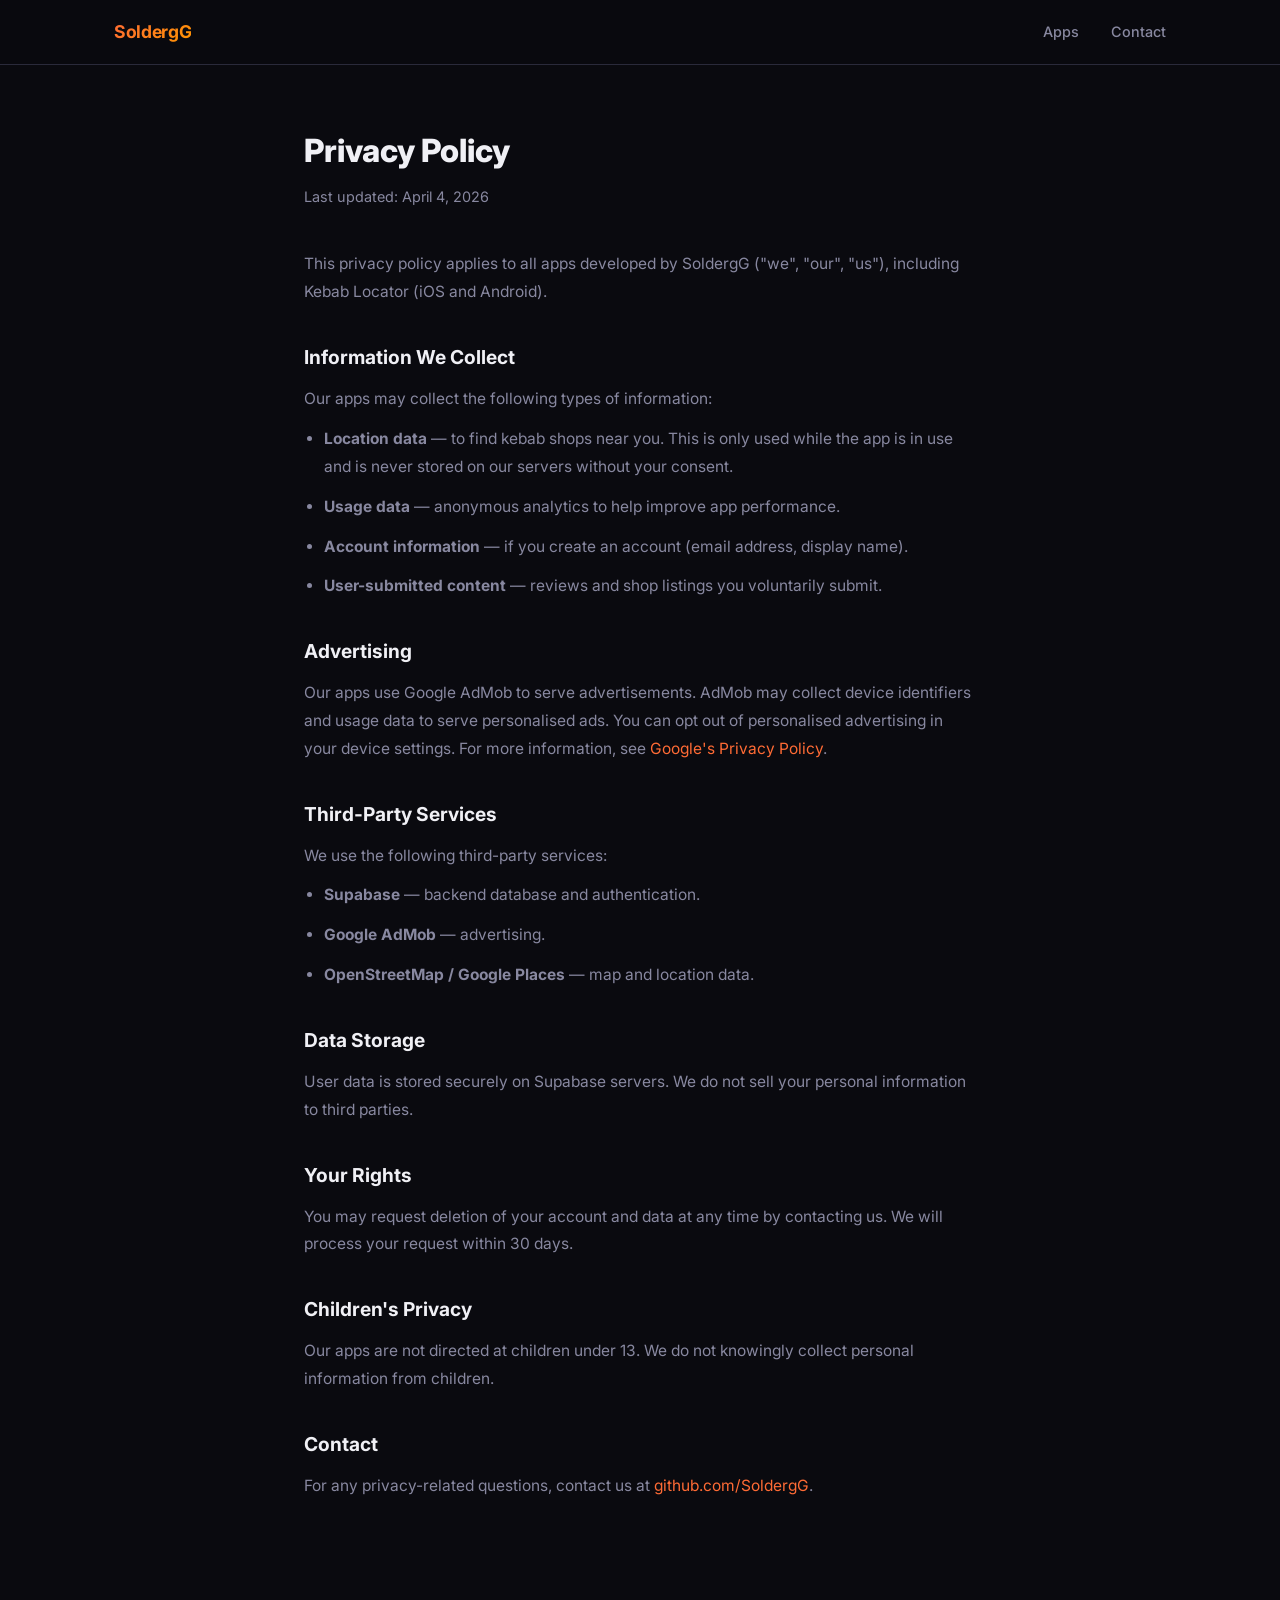
==== privacy.html @ c1457735 "feat: initial developer portfolio site with Kebab Locator landing page - Landing page with hero, app" ====
<!DOCTYPE html>
<html lang="en">
<head>
  <meta charset="UTF-8" />
  <meta name="viewport" content="width=device-width, initial-scale=1.0" />
  <title>Privacy Policy — SoldergG</title>
  <link rel="preconnect" href="https://fonts.googleapis.com" />
  <link href="https://fonts.googleapis.com/css2?family=Inter:wght@300;400;500;600;700&display=swap" rel="stylesheet" />
  <link rel="stylesheet" href="style.css" />
  <style>
    .policy { max-width: 720px; margin: 60px auto; padding: 0 24px 80px; }
    .policy h1 { font-size: 2rem; font-weight: 800; margin-bottom: 8px; }
    .policy .updated { color: var(--muted); font-size: 0.9rem; margin-bottom: 40px; }
    .policy h2 { font-size: 1.2rem; font-weight: 700; margin: 36px 0 12px; }
    .policy p, .policy li { color: var(--muted); line-height: 1.8; font-size: 0.97rem; margin-bottom: 12px; }
    .policy ul { padding-left: 20px; }
    .policy a { color: var(--accent); }
  </style>
</head>
<body>
  <nav>
    <div class="nav-inner">
      <a href="/" class="logo">SoldergG</a>
      <ul><li><a href="/#apps">Apps</a></li><li><a href="/#contact">Contact</a></li></ul>
    </div>
  </nav>

  <div class="policy">
    <h1>Privacy Policy</h1>
    <p class="updated">Last updated: April 4, 2026</p>

    <p>This privacy policy applies to all apps developed by SoldergG ("we", "our", "us"), including Kebab Locator (iOS and Android).</p>

    <h2>Information We Collect</h2>
    <p>Our apps may collect the following types of information:</p>
    <ul>
      <li><strong>Location data</strong> — to find kebab shops near you. This is only used while the app is in use and is never stored on our servers without your consent.</li>
      <li><strong>Usage data</strong> — anonymous analytics to help improve app performance.</li>
      <li><strong>Account information</strong> — if you create an account (email address, display name).</li>
      <li><strong>User-submitted content</strong> — reviews and shop listings you voluntarily submit.</li>
    </ul>

    <h2>Advertising</h2>
    <p>Our apps use Google AdMob to serve advertisements. AdMob may collect device identifiers and usage data to serve personalised ads. You can opt out of personalised advertising in your device settings. For more information, see <a href="https://policies.google.com/privacy" target="_blank">Google's Privacy Policy</a>.</p>

    <h2>Third-Party Services</h2>
    <p>We use the following third-party services:</p>
    <ul>
      <li><strong>Supabase</strong> — backend database and authentication.</li>
      <li><strong>Google AdMob</strong> — advertising.</li>
      <li><strong>OpenStreetMap / Google Places</strong> — map and location data.</li>
    </ul>

    <h2>Data Storage</h2>
    <p>User data is stored securely on Supabase servers. We do not sell your personal information to third parties.</p>

    <h2>Your Rights</h2>
    <p>You may request deletion of your account and data at any time by contacting us. We will process your request within 30 days.</p>

    <h2>Children's Privacy</h2>
    <p>Our apps are not directed at children under 13. We do not knowingly collect personal information from children.</p>

    <h2>Contact</h2>
    <p>For any privacy-related questions, contact us at <a href="https://github.com/SoldergG" target="_blank">github.com/SoldergG</a>.</p>
  </div>
</body>
</html>
---- style.css ----
/* ── Reset & Base ── */
*, *::before, *::after { box-sizing: border-box; margin: 0; padding: 0; }

:root {
  --bg: #0a0a0f;
  --bg2: #111118;
  --surface: #16161f;
  --border: #2a2a3a;
  --text: #f0f0f5;
  --muted: #8888a0;
  --accent: #ff6b35;
  --accent2: #ff9500;
  --green: #30d158;
  --radius: 16px;
  --font: 'Inter', -apple-system, sans-serif;
}

html { scroll-behavior: smooth; }

body {
  font-family: var(--font);
  background: var(--bg);
  color: var(--text);
  line-height: 1.6;
  -webkit-font-smoothing: antialiased;
}

a { color: inherit; text-decoration: none; }

/* ── Nav ── */
nav {
  position: sticky;
  top: 0;
  z-index: 100;
  background: rgba(10,10,15,0.85);
  backdrop-filter: blur(20px);
  border-bottom: 1px solid var(--border);
}

.nav-inner {
  max-width: 1100px;
  margin: 0 auto;
  padding: 18px 24px;
  display: flex;
  align-items: center;
  justify-content: space-between;
}

.logo {
  font-weight: 700;
  font-size: 1.1rem;
  letter-spacing: -0.02em;
  background: linear-gradient(135deg, var(--accent), var(--accent2));
  -webkit-background-clip: text;
  -webkit-text-fill-color: transparent;
}

nav ul {
  list-style: none;
  display: flex;
  gap: 32px;
}

nav ul a {
  font-size: 0.9rem;
  color: var(--muted);
  font-weight: 500;
  transition: color 0.2s;
}

nav ul a:hover { color: var(--text); }

/* ── Hero ── */
.hero {
  max-width: 1100px;
  margin: 0 auto;
  padding: 100px 24px 80px;
  display: grid;
  grid-template-columns: 1fr 1fr;
  gap: 60px;
  align-items: center;
}

@media (max-width: 768px) {
  .hero { grid-template-columns: 1fr; padding: 60px 24px; }
  .hero-visual { display: flex; justify-content: center; }
}

.badge {
  display: inline-block;
  background: rgba(255,107,53,0.12);
  color: var(--accent);
  border: 1px solid rgba(255,107,53,0.3);
  border-radius: 100px;
  padding: 6px 16px;
  font-size: 0.8rem;
  font-weight: 600;
  letter-spacing: 0.04em;
  text-transform: uppercase;
  margin-bottom: 24px;
}

.hero h1 {
  font-size: clamp(2.4rem, 5vw, 3.6rem);
  font-weight: 800;
  letter-spacing: -0.04em;
  line-height: 1.1;
  margin-bottom: 20px;
}

.gradient-text {
  background: linear-gradient(135deg, var(--accent), var(--accent2));
  -webkit-background-clip: text;
  -webkit-text-fill-color: transparent;
}

.hero-sub {
  color: var(--muted);
  font-size: 1.1rem;
  margin-bottom: 36px;
  max-width: 400px;
}

/* ── Phone Mockup ── */
.phone-mockup {
  width: 240px;
  height: 440px;
  background: var(--surface);
  border-radius: 40px;
  border: 2px solid var(--border);
  display: flex;
  align-items: center;
  justify-content: center;
  position: relative;
  box-shadow: 0 40px 80px rgba(0,0,0,0.5);
}

.phone-mockup::before {
  content: '';
  position: absolute;
  top: 16px;
  width: 80px;
  height: 6px;
  background: var(--border);
  border-radius: 3px;
}

.phone-screen {
  text-align: center;
  padding: 20px;
}

.app-icon-big {
  font-size: 3.5rem;
  margin-bottom: 16px;
}

.phone-title {
  font-weight: 700;
  font-size: 1rem;
  margin-bottom: 6px;
}

.phone-sub {
  color: var(--muted);
  font-size: 0.8rem;
}

/* ── Buttons ── */
.btn-primary {
  display: inline-block;
  background: linear-gradient(135deg, var(--accent), var(--accent2));
  color: #fff;
  font-weight: 600;
  font-size: 0.95rem;
  padding: 14px 28px;
  border-radius: 100px;
  transition: opacity 0.2s, transform 0.2s;
  margin-right: 12px;
}

.btn-primary:hover { opacity: 0.85; transform: translateY(-1px); }

.btn-secondary {
  display: inline-block;
  background: var(--surface);
  color: var(--text);
  font-weight: 600;
  font-size: 0.95rem;
  padding: 14px 28px;
  border-radius: 100px;
  border: 1px solid var(--border);
  transition: border-color 0.2s, transform 0.2s;
}

.btn-secondary:hover { border-color: var(--accent); transform: translateY(-1px); }

/* ── Sections ── */
.section { padding: 100px 0; }
.section-alt { background: var(--bg2); }

.container {
  max-width: 1100px;
  margin: 0 auto;
  padding: 0 24px;
}

.section-title {
  font-size: clamp(1.8rem, 3vw, 2.4rem);
  font-weight: 800;
  letter-spacing: -0.03em;
  margin-bottom: 12px;
}

.section-sub {
  color: var(--muted);
  font-size: 1.05rem;
  margin-bottom: 48px;
  max-width: 500px;
}

/* ── Cards ── */
.cards {
  display: grid;
  grid-template-columns: repeat(auto-fit, minmax(320px, 1fr));
  gap: 24px;
}

.card {
  background: var(--surface);
  border: 1px solid var(--border);
  border-radius: var(--radius);
  padding: 32px;
  transition: border-color 0.2s, transform 0.2s;
}

.card:hover { border-color: var(--accent); transform: translateY(-4px); }

.card.featured {
  border-color: rgba(255,107,53,0.3);
  background: linear-gradient(135deg, #16161f, #1a1420);
}

.card-header {
  display: flex;
  align-items: center;
  gap: 16px;
  margin-bottom: 20px;
}

.app-icon {
  width: 56px;
  height: 56px;
  background: linear-gradient(135deg, var(--accent), var(--accent2));
  border-radius: 14px;
  display: flex;
  align-items: center;
  justify-content: center;
  font-size: 1.6rem;
}

.card-meta h3 {
  font-size: 1.2rem;
  font-weight: 700;
  margin-bottom: 4px;
}

.tag {
  background: rgba(255,149,0,0.12);
  color: var(--accent2);
  border: 1px solid rgba(255,149,0,0.25);
  border-radius: 100px;
  padding: 2px 10px;
  font-size: 0.75rem;
  font-weight: 600;
}

.card p {
  color: var(--muted);
  font-size: 0.95rem;
  margin-bottom: 20px;
  line-height: 1.7;
}

.features {
  list-style: none;
  margin-bottom: 28px;
  display: flex;
  flex-direction: column;
  gap: 8px;
}

.features li {
  font-size: 0.9rem;
  color: #c0c0d0;
}

/* ── Store Buttons ── */
.store-buttons {
  display: flex;
  gap: 12px;
  flex-wrap: wrap;
}

.store-btn {
  display: flex;
  align-items: center;
  gap: 8px;
  padding: 10px 18px;
  border-radius: 10px;
  font-size: 0.85rem;
  font-weight: 600;
  transition: opacity 0.2s;
}

.store-btn svg { width: 18px; height: 18px; }

.store-btn.ios {
  background: #1c1c2e;
  border: 1px solid #3a3a5a;
  color: var(--text);
}

.store-btn.android {
  background: #0a2a1a;
  border: 1px solid #1a5a3a;
  color: var(--green);
}

.store-btn:hover { opacity: 0.75; }

/* ── About ── */
.about-grid {
  display: grid;
  grid-template-columns: 1fr 1fr;
  gap: 60px;
  align-items: start;
}

@media (max-width: 768px) {
  .about-grid { grid-template-columns: 1fr; }
}

.about-text p {
  color: var(--muted);
  margin-bottom: 16px;
  font-size: 1rem;
  line-height: 1.8;
}

.about-text p strong { color: var(--text); }

.skills {
  display: flex;
  flex-wrap: wrap;
  gap: 10px;
  padding-top: 8px;
}

.skill-chip {
  background: var(--surface);
  border: 1px solid var(--border);
  border-radius: 8px;
  padding: 8px 16px;
  font-size: 0.85rem;
  font-weight: 500;
  transition: border-color 0.2s;
}

.skill-chip:hover { border-color: var(--accent); }

/* ── Contact ── */
.contact-center {
  text-align: center;
}

.contact-center .section-sub {
  margin-left: auto;
  margin-right: auto;
}

/* ── Footer ── */
footer {
  border-top: 1px solid var(--border);
  padding: 32px 0;
  background: var(--bg);
}

.footer-inner {
  display: flex;
  align-items: center;
  justify-content: space-between;
  flex-wrap: wrap;
  gap: 16px;
}

footer span { color: var(--muted); font-size: 0.85rem; }

.footer-links {
  display: flex;
  gap: 24px;
}

.footer-links a {
  color: var(--muted);
  font-size: 0.85rem;
  transition: color 0.2s;
}

.footer-links a:hover { color: var(--text); }
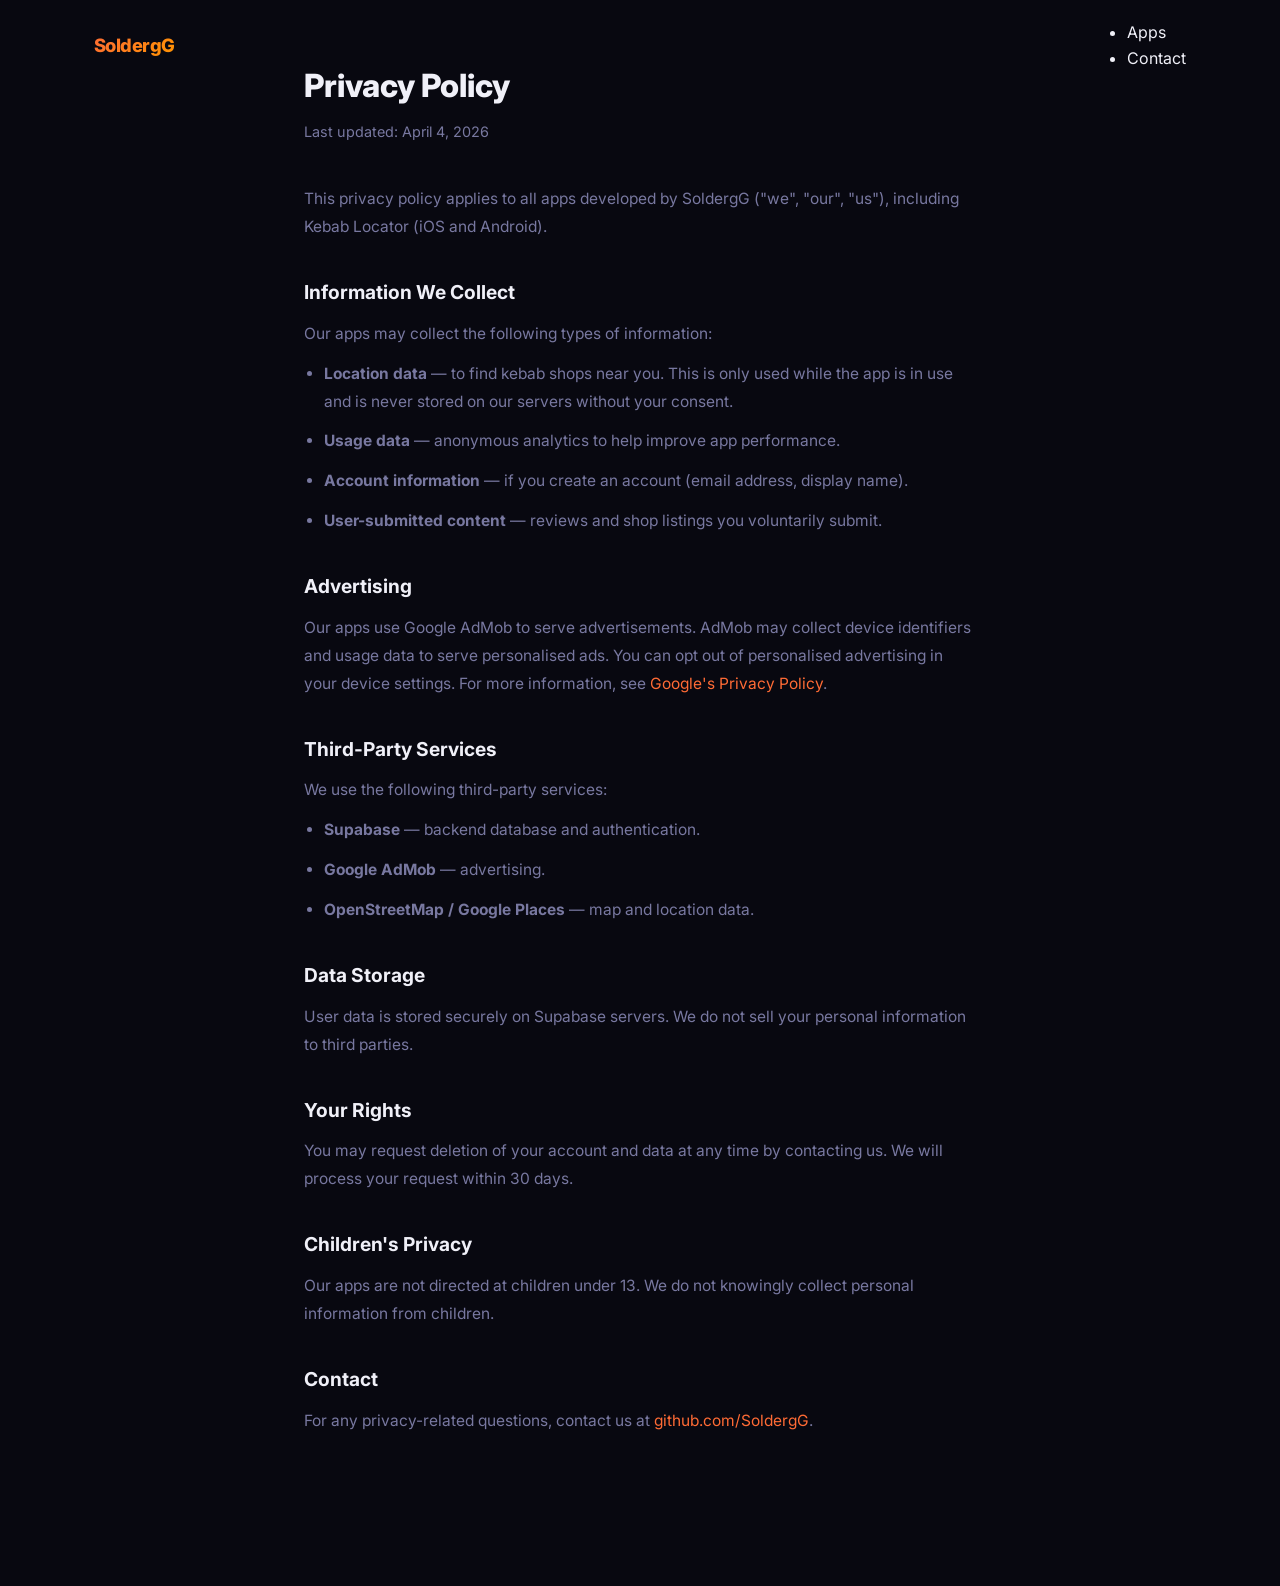
==== commit cc6ad85c: "Redesign Porcelana: new home, case studies, work index and contact panel - Porcelain palette with da" ====
--- a/privacy.html
+++ b/privacy.html
@@ -1,6 +1,7 @@
 <!DOCTYPE html>
 <html lang="en">
 <head>
+<link rel="icon" href="favicon-32.png" type="image/png" sizes="32x32">
   <meta charset="UTF-8" />
   <meta name="viewport" content="width=device-width, initial-scale=1.0" />
   <title>Privacy Policy — SoldergG</title>
--- a/style.css
+++ b/style.css
@@ -1,18 +1,27 @@
-/* ── Reset & Base ── */
+/* ═══════════════════════════════════════════
+   BASE
+═══════════════════════════════════════════ */
 *, *::before, *::after { box-sizing: border-box; margin: 0; padding: 0; }
 
 :root {
-  --bg: #0a0a0f;
-  --bg2: #111118;
-  --surface: #16161f;
-  --border: #2a2a3a;
-  --text: #f0f0f5;
-  --muted: #8888a0;
+  --bg: #080810;
+  --bg2: #0e0e1a;
+  --surface: #13131f;
+  --surface2: #1a1a28;
+  --border: #252535;
+  --border2: #32324a;
+  --text: #f0f0f8;
+  --muted: #7878a0;
+  --muted2: #9898b8;
   --accent: #ff6b35;
   --accent2: #ff9500;
+  --blue: #0a84ff;
   --green: #30d158;
-  --radius: 16px;
-  --font: 'Inter', -apple-system, sans-serif;
+  --red: #ff3b30;
+  --purple: #bf5af2;
+  --r: 16px;
+  --r-lg: 24px;
+  --font: 'Inter', -apple-system, BlinkMacSystemFont, sans-serif;
 }
 
 html { scroll-behavior: smooth; }
@@ -27,384 +36,1136 @@
 
 a { color: inherit; text-decoration: none; }
 
-/* ── Nav ── */
+/* ═══════════════════════════════════════════
+   NAV
+═══════════════════════════════════════════ */
 nav {
-  position: sticky;
-  top: 0;
-  z-index: 100;
-  background: rgba(10,10,15,0.85);
-  backdrop-filter: blur(20px);
-  border-bottom: 1px solid var(--border);
+  position: fixed;
+  top: 0; left: 0; right: 0;
+  z-index: 200;
+  transition: background 0.3s, box-shadow 0.3s;
+}
+
+nav.scrolled {
+  background: rgba(8,8,16,0.92);
+  backdrop-filter: blur(24px);
+  box-shadow: 0 1px 0 var(--border);
 }
 
 .nav-inner {
-  max-width: 1100px;
+  max-width: 1140px;
   margin: 0 auto;
-  padding: 18px 24px;
+  padding: 20px 24px;
   display: flex;
   align-items: center;
   justify-content: space-between;
+  gap: 24px;
 }
 
 .logo {
-  font-weight: 700;
-  font-size: 1.1rem;
-  letter-spacing: -0.02em;
+  font-weight: 800;
+  font-size: 1.15rem;
+  letter-spacing: -0.03em;
   background: linear-gradient(135deg, var(--accent), var(--accent2));
   -webkit-background-clip: text;
   -webkit-text-fill-color: transparent;
-}
-
-nav ul {
+  background-clip: text;
+}
+
+.dot { color: var(--accent); }
+
+.nav-links {
   list-style: none;
   display: flex;
-  gap: 32px;
-}
-
-nav ul a {
+  gap: 36px;
+}
+
+.nav-links a {
   font-size: 0.9rem;
-  color: var(--muted);
   font-weight: 500;
+  color: var(--muted2);
   transition: color 0.2s;
 }
-
-nav ul a:hover { color: var(--text); }
-
-/* ── Hero ── */
+.nav-links a:hover { color: var(--text); }
+
+.nav-github {
+  display: flex;
+  align-items: center;
+  gap: 7px;
+  font-size: 0.875rem;
+  font-weight: 600;
+  color: var(--text);
+  background: var(--surface2);
+  border: 1px solid var(--border2);
+  padding: 8px 16px;
+  border-radius: 100px;
+  transition: border-color 0.2s, background 0.2s;
+}
+.nav-github svg { width: 16px; height: 16px; }
+.nav-github:hover { border-color: var(--accent); background: #1f1f30; }
+
+@media (max-width: 700px) {
+  .nav-links { display: none; }
+  .nav-github span { display: none; }
+}
+
+/* ═══════════════════════════════════════════
+   HERO
+═══════════════════════════════════════════ */
 .hero {
-  max-width: 1100px;
+  position: relative;
+  min-height: 100vh;
+  display: flex;
+  align-items: center;
+  overflow: hidden;
+  padding: 100px 0 60px;
+}
+
+.hero-bg {
+  position: absolute;
+  inset: 0;
+  pointer-events: none;
+}
+
+.blob {
+  position: absolute;
+  border-radius: 50%;
+  filter: blur(100px);
+  opacity: 0.12;
+}
+.blob-1 { width: 600px; height: 600px; background: var(--accent); top: -200px; right: -100px; }
+.blob-2 { width: 400px; height: 400px; background: var(--blue); bottom: -100px; left: -100px; }
+.blob-3 { width: 300px; height: 300px; background: var(--purple); top: 40%; left: 40%; }
+
+.grid-overlay {
+  position: absolute;
+  inset: 0;
+  background-image:
+    linear-gradient(var(--border) 1px, transparent 1px),
+    linear-gradient(90deg, var(--border) 1px, transparent 1px);
+  background-size: 60px 60px;
+  opacity: 0.25;
+  mask-image: radial-gradient(ellipse at center, black 30%, transparent 80%);
+}
+
+.hero-content {
+  max-width: 1140px;
   margin: 0 auto;
-  padding: 100px 24px 80px;
+  padding: 0 24px;
   display: grid;
   grid-template-columns: 1fr 1fr;
   gap: 60px;
   align-items: center;
-}
-
-@media (max-width: 768px) {
-  .hero { grid-template-columns: 1fr; padding: 60px 24px; }
-  .hero-visual { display: flex; justify-content: center; }
-}
-
-.badge {
-  display: inline-block;
-  background: rgba(255,107,53,0.12);
-  color: var(--accent);
-  border: 1px solid rgba(255,107,53,0.3);
+  width: 100%;
+}
+
+@media (max-width: 900px) {
+  .hero-content { grid-template-columns: 1fr; }
+  .hero-phones { display: none; }
+}
+
+.hero-badge {
+  display: inline-flex;
+  align-items: center;
+  gap: 8px;
+  background: rgba(48,209,88,0.08);
+  border: 1px solid rgba(48,209,88,0.25);
+  color: var(--green);
   border-radius: 100px;
-  padding: 6px 16px;
+  padding: 6px 14px;
   font-size: 0.8rem;
   font-weight: 600;
-  letter-spacing: 0.04em;
-  text-transform: uppercase;
+  margin-bottom: 28px;
+}
+
+.status-dot {
+  width: 7px; height: 7px;
+  background: var(--green);
+  border-radius: 50%;
+  animation: pulse-green 2s infinite;
+}
+
+@keyframes pulse-green {
+  0%, 100% { opacity: 1; transform: scale(1); }
+  50% { opacity: 0.5; transform: scale(1.3); }
+}
+
+.hero-text h1 {
+  font-size: clamp(2.6rem, 5.5vw, 4rem);
+  font-weight: 900;
+  letter-spacing: -0.04em;
+  line-height: 1.05;
   margin-bottom: 24px;
 }
 
-.hero h1 {
-  font-size: clamp(2.4rem, 5vw, 3.6rem);
+.gradient-text {
+  background: linear-gradient(135deg, var(--accent) 0%, var(--accent2) 100%);
+  -webkit-background-clip: text;
+  -webkit-text-fill-color: transparent;
+  background-clip: text;
+}
+
+.hero-desc {
+  color: var(--muted2);
+  font-size: 1.1rem;
+  line-height: 1.75;
+  max-width: 480px;
+  margin-bottom: 36px;
+}
+
+.hero-cta {
+  display: flex;
+  gap: 12px;
+  flex-wrap: wrap;
+  margin-bottom: 48px;
+}
+
+.hero-stats {
+  display: flex;
+  align-items: center;
+  gap: 24px;
+}
+
+.stat-num {
+  display: block;
+  font-size: 1.5rem;
   font-weight: 800;
-  letter-spacing: -0.04em;
-  line-height: 1.1;
-  margin-bottom: 20px;
-}
-
-.gradient-text {
+  letter-spacing: -0.03em;
   background: linear-gradient(135deg, var(--accent), var(--accent2));
   -webkit-background-clip: text;
   -webkit-text-fill-color: transparent;
-}
-
-.hero-sub {
+  background-clip: text;
+}
+
+.stat-label {
+  display: block;
+  font-size: 0.78rem;
   color: var(--muted);
-  font-size: 1.1rem;
-  margin-bottom: 36px;
-  max-width: 400px;
-}
-
-/* ── Phone Mockup ── */
-.phone-mockup {
-  width: 240px;
-  height: 440px;
+  font-weight: 500;
+  margin-top: 2px;
+}
+
+.stat-divider {
+  width: 1px; height: 36px;
+  background: var(--border2);
+}
+
+/* ── Phone Mockups ── */
+.hero-phones {
+  position: relative;
+  height: 480px;
+  display: flex;
+  justify-content: center;
+  align-items: center;
+}
+
+.phone {
+  position: absolute;
+  width: 200px;
+  height: 380px;
   background: var(--surface);
-  border-radius: 40px;
-  border: 2px solid var(--border);
+  border-radius: 32px;
+  border: 1.5px solid var(--border2);
+  overflow: hidden;
+  box-shadow: 0 32px 64px rgba(0,0,0,0.5);
+}
+
+.phone-back {
+  transform: rotate(-8deg) translateX(-70px) translateY(20px);
+  z-index: 1;
+  opacity: 0.8;
+}
+
+.phone-front {
+  transform: rotate(4deg) translateX(50px);
+  z-index: 2;
+}
+
+.phone-notch {
+  width: 60px; height: 8px;
+  background: #000;
+  border-radius: 4px;
+  margin: 10px auto 0;
+}
+
+.phone-content { padding: 12px 10px; }
+
+.mini-ui {}
+.mini-header {
+  font-size: 0.7rem;
+  font-weight: 700;
+  color: var(--text);
+  margin-bottom: 10px;
+}
+.mini-header.kebab { font-size: 0.75rem; }
+
+.mini-stat-row {
+  display: flex;
+  gap: 8px;
+  margin-bottom: 10px;
+}
+
+.mini-stat {
+  flex: 1;
+  border-radius: 10px;
+  padding: 8px 6px;
+  text-align: center;
+}
+
+.mini-stat span {
+  display: block;
+  font-size: 1rem;
+  font-weight: 800;
+  letter-spacing: -0.02em;
+}
+
+.mini-stat small {
+  font-size: 0.55rem;
+  opacity: 0.7;
+}
+
+.mini-stat.orange { background: rgba(255,107,53,0.15); color: var(--accent); }
+.mini-stat.red { background: rgba(255,59,48,0.15); color: var(--red); }
+
+.mini-list { display: flex; flex-direction: column; gap: 6px; }
+.mini-item {
+  height: 8px;
+  background: var(--surface2);
+  border-radius: 4px;
+}
+.mini-item.short { width: 60%; }
+
+.mini-map {
+  height: 100px;
+  background: #1a2a1a;
+  border-radius: 10px;
+  margin-bottom: 8px;
+  position: relative;
+  overflow: hidden;
+}
+
+.map-dot {
+  position: absolute;
+  width: 16px; height: 16px;
+  background: var(--accent);
+  border-radius: 50%;
   display: flex;
   align-items: center;
   justify-content: center;
-  position: relative;
-  box-shadow: 0 40px 80px rgba(0,0,0,0.5);
-}
-
-.phone-mockup::before {
+  font-size: 10px;
+}
+
+.d1 { top: 20px; left: 30px; }
+.d2 { top: 50px; left: 80px; }
+.d3 { top: 30px; right: 25px; }
+.d4 { bottom: 20px; left: 60px; }
+
+.map-dot.pulse::after {
   content: '';
   position: absolute;
-  top: 16px;
-  width: 80px;
-  height: 6px;
-  background: var(--border);
-  border-radius: 3px;
-}
-
-.phone-screen {
-  text-align: center;
-  padding: 20px;
-}
-
-.app-icon-big {
-  font-size: 3.5rem;
+  width: 24px; height: 24px;
+  border-radius: 50%;
+  border: 2px solid var(--accent);
+  animation: ripple 1.5s infinite;
+}
+
+@keyframes ripple {
+  0% { opacity: 1; transform: scale(0.8); }
+  100% { opacity: 0; transform: scale(2); }
+}
+
+.mini-card {
+  display: flex;
+  align-items: center;
+  gap: 8px;
+  background: var(--surface2);
+  border-radius: 10px;
+  padding: 8px;
+}
+
+.mini-card-icon { font-size: 1rem; }
+.mini-card-title { height: 7px; width: 70px; background: var(--border2); border-radius: 3px; margin-bottom: 4px; }
+.mini-card-sub { height: 6px; width: 50px; background: var(--border); border-radius: 3px; }
+
+/* ═══════════════════════════════════════════
+   SECTIONS
+═══════════════════════════════════════════ */
+.section { padding: 120px 0; }
+.section-dark { background: var(--bg2); }
+
+.container {
+  max-width: 1140px;
+  margin: 0 auto;
+  padding: 0 24px;
+}
+
+.section-header {
+  margin-bottom: 64px;
+}
+
+.section-eyebrow {
+  display: inline-block;
+  font-size: 0.75rem;
+  font-weight: 700;
+  letter-spacing: 0.12em;
+  text-transform: uppercase;
+  color: var(--accent);
+  background: rgba(255,107,53,0.1);
+  border: 1px solid rgba(255,107,53,0.2);
+  border-radius: 100px;
+  padding: 4px 12px;
   margin-bottom: 16px;
 }
 
-.phone-title {
-  font-weight: 700;
-  font-size: 1rem;
-  margin-bottom: 6px;
-}
-
-.phone-sub {
-  color: var(--muted);
-  font-size: 0.8rem;
-}
-
-/* ── Buttons ── */
+.section-header h2 {
+  font-size: clamp(1.8rem, 3.5vw, 2.6rem);
+  font-weight: 800;
+  letter-spacing: -0.035em;
+  margin-bottom: 14px;
+}
+
+.section-header p {
+  color: var(--muted2);
+  font-size: 1.05rem;
+  max-width: 520px;
+}
+
+/* ═══════════════════════════════════════════
+   BUTTONS
+═══════════════════════════════════════════ */
 .btn-primary {
   display: inline-block;
   background: linear-gradient(135deg, var(--accent), var(--accent2));
   color: #fff;
-  font-weight: 600;
+  font-weight: 700;
   font-size: 0.95rem;
   padding: 14px 28px;
   border-radius: 100px;
-  transition: opacity 0.2s, transform 0.2s;
-  margin-right: 12px;
-}
-
-.btn-primary:hover { opacity: 0.85; transform: translateY(-1px); }
-
-.btn-secondary {
-  display: inline-block;
-  background: var(--surface);
+  transition: opacity 0.2s, transform 0.15s;
+}
+
+.btn-primary.lg { padding: 16px 36px; font-size: 1rem; }
+.btn-primary:hover { opacity: 0.85; transform: translateY(-2px); }
+
+.btn-ghost {
+  display: inline-flex;
+  align-items: center;
+  gap: 8px;
   color: var(--text);
   font-weight: 600;
   font-size: 0.95rem;
-  padding: 14px 28px;
+  padding: 14px 24px;
   border-radius: 100px;
+  border: 1px solid var(--border2);
+  transition: border-color 0.2s, background 0.2s, transform 0.15s;
+  background: var(--surface);
+}
+
+.btn-ghost:hover { border-color: var(--accent); background: var(--surface2); transform: translateY(-2px); }
+.btn-ghost.xs { padding: 8px 16px; font-size: 0.82rem; }
+
+.btn-secondary {
+  display: inline-flex;
+  align-items: center;
+  gap: 8px;
+  color: var(--text);
+  font-weight: 600;
+  font-size: 0.95rem;
+  padding: 12px 22px;
+  border-radius: 100px;
+  border: 1px solid var(--border2);
+  background: var(--surface);
+  transition: border-color 0.2s, transform 0.15s;
+}
+.btn-secondary.sm { padding: 10px 18px; font-size: 0.85rem; }
+.btn-secondary:hover { border-color: var(--accent); transform: translateY(-2px); }
+
+/* ═══════════════════════════════════════════
+   APP SHOWCASE
+═══════════════════════════════════════════ */
+.app-showcase {
+  display: grid;
+  grid-template-columns: 1fr 1fr;
+  gap: 80px;
+  align-items: center;
+  margin-bottom: 80px;
+}
+
+.app-showcase.reverse { direction: rtl; }
+.app-showcase.reverse > * { direction: ltr; }
+
+@media (max-width: 900px) {
+  .app-showcase, .app-showcase.reverse {
+    grid-template-columns: 1fr;
+    direction: ltr;
+    gap: 40px;
+  }
+  .app-showcase-visual { display: none; }
+}
+
+.app-platform-tags {
+  display: flex;
+  gap: 8px;
+  margin-bottom: 16px;
+}
+
+.platform-tag {
+  font-size: 0.72rem;
+  font-weight: 700;
+  padding: 3px 10px;
+  border-radius: 100px;
+  letter-spacing: 0.04em;
+  text-transform: uppercase;
+}
+
+.platform-tag.ios { background: rgba(10,132,255,0.1); color: #4dabff; border: 1px solid rgba(10,132,255,0.25); }
+.platform-tag.android { background: rgba(48,209,88,0.1); color: var(--green); border: 1px solid rgba(48,209,88,0.25); }
+.platform-tag.enterprise { background: rgba(255,59,48,0.1); color: #ff6961; border: 1px solid rgba(255,59,48,0.2); }
+.platform-tag.web { background: rgba(191,90,242,0.1); color: #d07aff; border: 1px solid rgba(191,90,242,0.2); }
+.platform-tag.ts { background: rgba(10,132,255,0.1); color: #4dabff; border: 1px solid rgba(10,132,255,0.2); }
+.platform-tag.js { background: rgba(255,214,10,0.1); color: #ffd60a; border: 1px solid rgba(255,214,10,0.2); }
+
+.app-showcase-header {
+  display: flex;
+  align-items: center;
+  gap: 20px;
+  margin-bottom: 20px;
+}
+
+.app-showcase-icon {
+  width: 64px; height: 64px;
+  border-radius: 18px;
+  display: flex;
+  align-items: center;
+  justify-content: center;
+  font-size: 1.8rem;
+  flex-shrink: 0;
+  box-shadow: 0 8px 24px rgba(0,0,0,0.3);
+}
+
+.app-showcase-header h3 {
+  font-size: 1.5rem;
+  font-weight: 800;
+  letter-spacing: -0.025em;
+  margin-bottom: 4px;
+}
+
+.app-tagline {
+  color: var(--muted2);
+  font-size: 0.9rem;
+}
+
+.app-desc {
+  color: var(--muted2);
+  font-size: 0.97rem;
+  line-height: 1.8;
+  margin-bottom: 28px;
+}
+
+.feature-grid {
+  display: grid;
+  grid-template-columns: 1fr 1fr;
+  gap: 16px;
+  margin-bottom: 28px;
+}
+
+@media (max-width: 600px) {
+  .feature-grid { grid-template-columns: 1fr; }
+}
+
+.feature-item {
+  display: flex;
+  gap: 12px;
+  align-items: flex-start;
+}
+
+.fi-icon {
+  font-size: 1.2rem;
+  flex-shrink: 0;
+  margin-top: 1px;
+}
+
+.feature-item strong {
+  display: block;
+  font-size: 0.88rem;
+  font-weight: 600;
+  margin-bottom: 2px;
+}
+
+.feature-item p {
+  font-size: 0.8rem;
+  color: var(--muted);
+  line-height: 1.5;
+}
+
+.app-tech-stack {
+  display: flex;
+  flex-wrap: wrap;
+  gap: 8px;
+  margin-bottom: 24px;
+}
+
+.app-tech-stack span {
+  background: var(--surface2);
   border: 1px solid var(--border);
-  transition: border-color 0.2s, transform 0.2s;
-}
-
-.btn-secondary:hover { border-color: var(--accent); transform: translateY(-1px); }
-
-/* ── Sections ── */
-.section { padding: 100px 0; }
-.section-alt { background: var(--bg2); }
-
-.container {
-  max-width: 1100px;
-  margin: 0 auto;
-  padding: 0 24px;
-}
-
-.section-title {
+  border-radius: 8px;
+  padding: 5px 12px;
+  font-size: 0.8rem;
+  font-weight: 500;
+  color: var(--muted2);
+}
+
+.app-links { display: flex; gap: 12px; flex-wrap: wrap; }
+
+.divider {
+  height: 1px;
+  background: var(--border);
+  margin: 0 0 80px;
+}
+
+/* ── Visual Phones ── */
+.app-showcase-visual {
+  display: flex;
+  justify-content: center;
+  align-items: center;
+}
+
+.visual-phone {
+  width: 240px;
+  background: var(--surface);
+  border-radius: 36px;
+  border: 1.5px solid var(--border2);
+  overflow: hidden;
+  box-shadow: 0 40px 80px rgba(0,0,0,0.5), 0 0 0 1px rgba(255,255,255,0.04);
+  position: relative;
+}
+
+.vp-notch {
+  width: 70px; height: 8px;
+  background: #000;
+  border-radius: 4px;
+  margin: 10px auto 6px;
+}
+
+.vp-screen { padding: 8px 12px 20px; }
+
+.vp-header {
+  display: flex;
+  justify-content: space-between;
+  align-items: center;
+  font-size: 0.72rem;
+  font-weight: 700;
+  color: var(--text);
+  margin-bottom: 10px;
+  padding: 4px 0;
+}
+
+/* Kebab visual */
+.vp-map-area {
+  height: 120px;
+  background: #0f1f10;
+  border-radius: 12px;
+  margin-bottom: 10px;
+  position: relative;
+  overflow: hidden;
+}
+
+.vp-map-bg {
+  position: absolute;
+  inset: 0;
+}
+
+.vp-map-line {
+  position: absolute;
+  background: #1a3020;
+}
+
+.vp-map-line.h1 { height: 2px; width: 100%; top: 40%; }
+.vp-map-line.h2 { height: 2px; width: 100%; top: 70%; }
+.vp-map-line.v1 { width: 2px; height: 100%; left: 33%; }
+.vp-map-line.v2 { width: 2px; height: 100%; left: 66%; }
+
+.vp-pin {
+  position: absolute;
+  font-size: 1rem;
+  cursor: default;
+}
+
+.p1 { top: 15px; left: 20px; }
+.p2 { top: 55px; right: 30px; }
+.p3 { top: 35px; left: 50%; transform: translateX(-50%); }
+.p3.active { animation: bounce 2s infinite; }
+
+@keyframes bounce {
+  0%, 100% { transform: translateX(-50%) translateY(0); }
+  50% { transform: translateX(-50%) translateY(-5px); }
+}
+
+.vp-user-pin { position: absolute; bottom: 15px; left: 30px; font-size: 1.1rem; }
+
+.vp-card {
+  display: flex;
+  align-items: center;
+  gap: 10px;
+  background: var(--surface2);
+  border-radius: 10px;
+  padding: 8px 10px;
+  margin-bottom: 6px;
+}
+
+.vp-card-icon { font-size: 1.1rem; }
+
+.vp-card-name {
+  font-size: 0.72rem;
+  font-weight: 700;
+  color: var(--text);
+  margin-bottom: 2px;
+}
+
+.vp-card-meta { font-size: 0.63rem; color: var(--muted); }
+.vp-card-arrow { margin-left: auto; color: var(--muted); font-size: 1rem; }
+
+/* SGO visual */
+.sgo-screen { background: #fef3e8; }
+
+.sgo-header {
+  background: linear-gradient(135deg, #ff6b35, #ff9500);
+  margin: -8px -12px 10px;
+  padding: 10px 12px;
+  color: #fff !important;
+}
+
+.sgo-stats {
+  display: flex;
+  gap: 6px;
+  margin-bottom: 12px;
+}
+
+.sgo-stat {
+  flex: 1;
+  border-radius: 10px;
+  padding: 8px 4px;
+  text-align: center;
+}
+
+.sgo-stat.orange { background: rgba(255,107,53,0.12); }
+.sgo-stat.red { background: rgba(255,59,48,0.1); }
+.sgo-stat.green { background: rgba(48,209,88,0.1); }
+
+.sgo-num {
+  display: block;
+  font-size: 1.1rem;
+  font-weight: 900;
+  color: #1a1a1a;
+  line-height: 1;
+  margin-bottom: 3px;
+}
+
+.sgo-stat.orange .sgo-num { color: #cc4400; }
+.sgo-stat.red .sgo-num { color: #cc2200; }
+.sgo-stat.green .sgo-num { color: #227744; }
+
+.sgo-stat small { font-size: 0.55rem; color: #666; font-weight: 600; }
+
+.sgo-section-title {
+  font-size: 0.65rem;
+  font-weight: 800;
+  color: #555;
+  text-transform: uppercase;
+  letter-spacing: 0.08em;
+  margin-bottom: 6px;
+}
+
+.sgo-row {
+  display: flex;
+  align-items: center;
+  gap: 8px;
+  background: #fff;
+  border-radius: 8px;
+  padding: 7px 8px;
+  margin-bottom: 5px;
+  box-shadow: 0 1px 4px rgba(0,0,0,0.06);
+}
+
+.sgo-dot {
+  width: 8px; height: 8px;
+  border-radius: 50%;
+  flex-shrink: 0;
+}
+.sgo-dot.red { background: var(--red); }
+.sgo-dot.orange { background: var(--accent); }
+.sgo-dot.green { background: var(--green); }
+
+.sgo-row-text { flex: 1; display: flex; flex-direction: column; gap: 3px; }
+.sgo-row-text div { height: 6px; background: #eee; border-radius: 3px; }
+.sgo-row-text div:last-child { width: 60%; }
+
+.sgo-badge {
+  font-size: 0.55rem;
+  font-weight: 700;
+  padding: 2px 6px;
+  border-radius: 100px;
+  background: rgba(255,59,48,0.1);
+  color: var(--red);
+}
+.sgo-badge.grey { background: #f0f0f0; color: #888; }
+.sgo-badge.green2 { background: rgba(48,209,88,0.1); color: #22aa55; }
+
+/* ═══════════════════════════════════════════
+   PROJECTS GRID
+═══════════════════════════════════════════ */
+.projects-grid {
+  display: grid;
+  grid-template-columns: repeat(auto-fit, minmax(300px, 1fr));
+  gap: 24px;
+}
+
+.project-card {
+  background: var(--surface);
+  border: 1px solid var(--border);
+  border-radius: var(--r-lg);
+  padding: 28px;
+  transition: border-color 0.2s, transform 0.2s, box-shadow 0.2s;
+}
+
+.project-card:hover {
+  border-color: var(--accent);
+  transform: translateY(-6px);
+  box-shadow: 0 20px 40px rgba(0,0,0,0.3);
+}
+
+.project-card-top {
+  display: flex;
+  align-items: flex-start;
+  justify-content: space-between;
+  margin-bottom: 20px;
+}
+
+.project-icon {
+  width: 52px; height: 52px;
+  border-radius: 14px;
+  display: flex;
+  align-items: center;
+  justify-content: center;
+  font-size: 1.4rem;
+  box-shadow: 0 8px 20px rgba(0,0,0,0.25);
+}
+
+.project-platform-tags { display: flex; flex-direction: column; gap: 5px; align-items: flex-end; }
+
+.project-card h4 {
+  font-size: 1.1rem;
+  font-weight: 700;
+  letter-spacing: -0.02em;
+  margin-bottom: 10px;
+}
+
+.project-card > p {
+  color: var(--muted2);
+  font-size: 0.9rem;
+  line-height: 1.7;
+  margin-bottom: 16px;
+}
+
+.project-features {
+  list-style: none;
+  margin-bottom: 20px;
+  display: flex;
+  flex-direction: column;
+  gap: 7px;
+}
+
+.project-features li {
+  font-size: 0.84rem;
+  color: var(--muted2);
+  padding-left: 16px;
+  position: relative;
+}
+
+.project-features li::before {
+  content: '→';
+  position: absolute;
+  left: 0;
+  color: var(--accent);
+  font-size: 0.75rem;
+}
+
+/* ═══════════════════════════════════════════
+   SKILLS
+═══════════════════════════════════════════ */
+.skills-grid {
+  display: grid;
+  grid-template-columns: repeat(auto-fit, minmax(240px, 1fr));
+  gap: 24px;
+}
+
+.skill-category {
+  background: var(--surface);
+  border: 1px solid var(--border);
+  border-radius: var(--r-lg);
+  padding: 28px;
+  transition: border-color 0.2s;
+}
+.skill-category:hover { border-color: var(--border2); }
+
+.skill-cat-icon {
+  font-size: 1.6rem;
+  margin-bottom: 14px;
+}
+
+.skill-category h4 {
+  font-size: 1rem;
+  font-weight: 700;
+  margin-bottom: 18px;
+  color: var(--text);
+}
+
+.skill-tags { display: flex; flex-wrap: wrap; gap: 8px; }
+
+.skill-tag {
+  background: var(--surface2);
+  border: 1px solid var(--border);
+  border-radius: 8px;
+  padding: 5px 12px;
+  font-size: 0.8rem;
+  font-weight: 500;
+  color: var(--muted2);
+  transition: border-color 0.2s, color 0.2s;
+}
+.skill-tag:hover { border-color: var(--accent); color: var(--text); }
+
+/* ═══════════════════════════════════════════
+   ABOUT
+═══════════════════════════════════════════ */
+.about-layout {
+  display: grid;
+  grid-template-columns: 1fr 1fr;
+  gap: 80px;
+  align-items: start;
+}
+
+@media (max-width: 900px) {
+  .about-layout { grid-template-columns: 1fr; gap: 48px; }
+}
+
+.about-left .section-eyebrow { margin-bottom: 16px; display: inline-block; }
+
+.about-left h2 {
   font-size: clamp(1.8rem, 3vw, 2.4rem);
   font-weight: 800;
-  letter-spacing: -0.03em;
-  margin-bottom: 12px;
-}
-
-.section-sub {
-  color: var(--muted);
-  font-size: 1.05rem;
-  margin-bottom: 48px;
-  max-width: 500px;
-}
-
-/* ── Cards ── */
-.cards {
-  display: grid;
-  grid-template-columns: repeat(auto-fit, minmax(320px, 1fr));
-  gap: 24px;
-}
-
-.card {
+  letter-spacing: -0.035em;
+  margin-bottom: 20px;
+}
+
+.about-left p {
+  color: var(--muted2);
+  font-size: 0.97rem;
+  line-height: 1.8;
+  margin-bottom: 16px;
+}
+
+.about-left p strong { color: var(--text); }
+.about-left p em { color: var(--accent2); font-style: normal; }
+
+.about-values {
+  display: flex;
+  flex-direction: column;
+  gap: 20px;
+  margin-top: 32px;
+}
+
+.value {
+  display: flex;
+  gap: 16px;
+  align-items: flex-start;
+}
+
+.value-icon {
+  width: 40px; height: 40px;
+  background: var(--surface2);
+  border: 1px solid var(--border2);
+  border-radius: 10px;
+  display: flex;
+  align-items: center;
+  justify-content: center;
+  font-size: 1.1rem;
+  flex-shrink: 0;
+}
+
+.value strong { display: block; font-size: 0.9rem; font-weight: 700; margin-bottom: 3px; }
+.value p { font-size: 0.83rem; color: var(--muted); }
+
+/* About card */
+.about-card {
   background: var(--surface);
-  border: 1px solid var(--border);
-  border-radius: var(--radius);
+  border: 1px solid var(--border2);
+  border-radius: var(--r-lg);
   padding: 32px;
-  transition: border-color 0.2s, transform 0.2s;
-}
-
-.card:hover { border-color: var(--accent); transform: translateY(-4px); }
-
-.card.featured {
-  border-color: rgba(255,107,53,0.3);
-  background: linear-gradient(135deg, #16161f, #1a1420);
-}
-
-.card-header {
+}
+
+.about-card-header {
   display: flex;
   align-items: center;
   gap: 16px;
-  margin-bottom: 20px;
-}
-
-.app-icon {
-  width: 56px;
-  height: 56px;
+  margin-bottom: 24px;
+}
+
+.about-avatar {
+  width: 56px; height: 56px;
   background: linear-gradient(135deg, var(--accent), var(--accent2));
-  border-radius: 14px;
+  border-radius: 50%;
   display: flex;
   align-items: center;
   justify-content: center;
-  font-size: 1.6rem;
-}
-
-.card-meta h3 {
-  font-size: 1.2rem;
-  font-weight: 700;
-  margin-bottom: 4px;
-}
-
-.tag {
-  background: rgba(255,149,0,0.12);
-  color: var(--accent2);
-  border: 1px solid rgba(255,149,0,0.25);
-  border-radius: 100px;
-  padding: 2px 10px;
-  font-size: 0.75rem;
+  font-size: 1rem;
+  font-weight: 800;
+  color: #fff;
+}
+
+.about-name { font-size: 1rem; font-weight: 700; margin-bottom: 3px; }
+.about-role { font-size: 0.82rem; color: var(--muted); }
+
+.about-card-divider {
+  height: 1px;
+  background: var(--border);
+  margin: 16px 0;
+}
+
+.about-card-row {
+  display: flex;
+  align-items: center;
+  gap: 12px;
+  font-size: 0.88rem;
+  color: var(--muted2);
+  margin-bottom: 10px;
+}
+
+.about-card-row span:first-child { font-size: 1rem; }
+
+.about-github-btn {
+  display: flex;
+  align-items: center;
+  justify-content: center;
+  gap: 8px;
+  margin-top: 8px;
+  padding: 12px;
+  background: var(--surface2);
+  border: 1px solid var(--border2);
+  border-radius: 12px;
+  font-size: 0.88rem;
   font-weight: 600;
-}
-
-.card p {
-  color: var(--muted);
-  font-size: 0.95rem;
-  margin-bottom: 20px;
-  line-height: 1.7;
-}
-
-.features {
-  list-style: none;
-  margin-bottom: 28px;
-  display: flex;
-  flex-direction: column;
-  gap: 8px;
-}
-
-.features li {
-  font-size: 0.9rem;
-  color: #c0c0d0;
-}
-
-/* ── Store Buttons ── */
-.store-buttons {
-  display: flex;
-  gap: 12px;
-  flex-wrap: wrap;
-}
-
-.store-btn {
-  display: flex;
-  align-items: center;
-  gap: 8px;
-  padding: 10px 18px;
-  border-radius: 10px;
-  font-size: 0.85rem;
-  font-weight: 600;
-  transition: opacity 0.2s;
-}
-
-.store-btn svg { width: 18px; height: 18px; }
-
-.store-btn.ios {
-  background: #1c1c2e;
-  border: 1px solid #3a3a5a;
-  color: var(--text);
-}
-
-.store-btn.android {
-  background: #0a2a1a;
-  border: 1px solid #1a5a3a;
-  color: var(--green);
-}
-
-.store-btn:hover { opacity: 0.75; }
-
-/* ── About ── */
-.about-grid {
+  transition: border-color 0.2s, background 0.2s;
+}
+.about-github-btn:hover { border-color: var(--accent); background: #1f1f30; }
+
+/* ═══════════════════════════════════════════
+   CONTACT
+═══════════════════════════════════════════ */
+.contact-layout {
   display: grid;
   grid-template-columns: 1fr 1fr;
-  gap: 60px;
-  align-items: start;
-}
-
-@media (max-width: 768px) {
-  .about-grid { grid-template-columns: 1fr; }
-}
-
-.about-text p {
+  gap: 80px;
+  align-items: center;
+}
+
+@media (max-width: 900px) {
+  .contact-layout { grid-template-columns: 1fr; gap: 48px; }
+  .contact-cta-box { text-align: center; }
+}
+
+.contact-text .section-eyebrow { margin-bottom: 16px; display: inline-block; }
+
+.contact-text h2 {
+  font-size: clamp(1.8rem, 3vw, 2.4rem);
+  font-weight: 800;
+  letter-spacing: -0.035em;
+  margin-bottom: 16px;
+}
+
+.contact-text > p {
+  color: var(--muted2);
+  font-size: 0.97rem;
+  line-height: 1.8;
+  margin-bottom: 32px;
+}
+
+.contact-link {
+  display: flex;
+  align-items: center;
+  gap: 16px;
+  background: var(--surface);
+  border: 1px solid var(--border2);
+  border-radius: 14px;
+  padding: 16px 20px;
+  transition: border-color 0.2s;
+}
+.contact-link:hover { border-color: var(--accent); }
+.contact-link strong { display: block; font-size: 0.9rem; }
+.contact-link small { color: var(--muted); font-size: 0.8rem; }
+
+.contact-cta-box {
+  background: var(--surface);
+  border: 1px solid var(--border2);
+  border-radius: var(--r-lg);
+  padding: 40px 36px;
+}
+
+.cta-label {
+  font-size: 0.85rem;
+  color: var(--muted2);
+  margin-bottom: 20px;
+}
+
+.cta-note {
+  font-size: 0.78rem;
   color: var(--muted);
-  margin-bottom: 16px;
-  font-size: 1rem;
-  line-height: 1.8;
-}
-
-.about-text p strong { color: var(--text); }
-
-.skills {
-  display: flex;
-  flex-wrap: wrap;
-  gap: 10px;
-  padding-top: 8px;
-}
-
-.skill-chip {
-  background: var(--surface);
-  border: 1px solid var(--border);
-  border-radius: 8px;
-  padding: 8px 16px;
-  font-size: 0.85rem;
-  font-weight: 500;
-  transition: border-color 0.2s;
-}
-
-.skill-chip:hover { border-color: var(--accent); }
-
-/* ── Contact ── */
-.contact-center {
-  text-align: center;
-}
-
-.contact-center .section-sub {
-  margin-left: auto;
-  margin-right: auto;
-}
-
-/* ── Footer ── */
+  margin-top: 14px;
+}
+
+/* ═══════════════════════════════════════════
+   FOOTER
+═══════════════════════════════════════════ */
 footer {
   border-top: 1px solid var(--border);
-  padding: 32px 0;
+  padding: 40px 0;
   background: var(--bg);
 }
 
 .footer-inner {
   display: flex;
+  flex-wrap: wrap;
+  gap: 20px;
   align-items: center;
   justify-content: space-between;
+}
+
+.footer-left .logo { display: block; margin-bottom: 4px; }
+.footer-left p { font-size: 0.8rem; color: var(--muted); }
+
+.footer-links {
+  display: flex;
   flex-wrap: wrap;
-  gap: 16px;
-}
-
-footer span { color: var(--muted); font-size: 0.85rem; }
-
-.footer-links {
-  display: flex;
-  gap: 24px;
+  gap: 20px;
 }
 
 .footer-links a {
+  font-size: 0.85rem;
   color: var(--muted);
-  font-size: 0.85rem;
   transition: color 0.2s;
 }
-
 .footer-links a:hover { color: var(--text); }
+
+.footer-copy { font-size: 0.78rem; color: var(--muted); width: 100%; margin-top: 8px; }
+
+/* ═══════════════════════════════════════════
+   SCROLL REVEAL
+═══════════════════════════════════════════ */
+.reveal {
+  opacity: 0;
+  transform: translateY(28px);
+  transition: opacity 0.6s ease, transform 0.6s ease;
+}
+.reveal.visible {
+  opacity: 1;
+  transform: translateY(0);
+}
